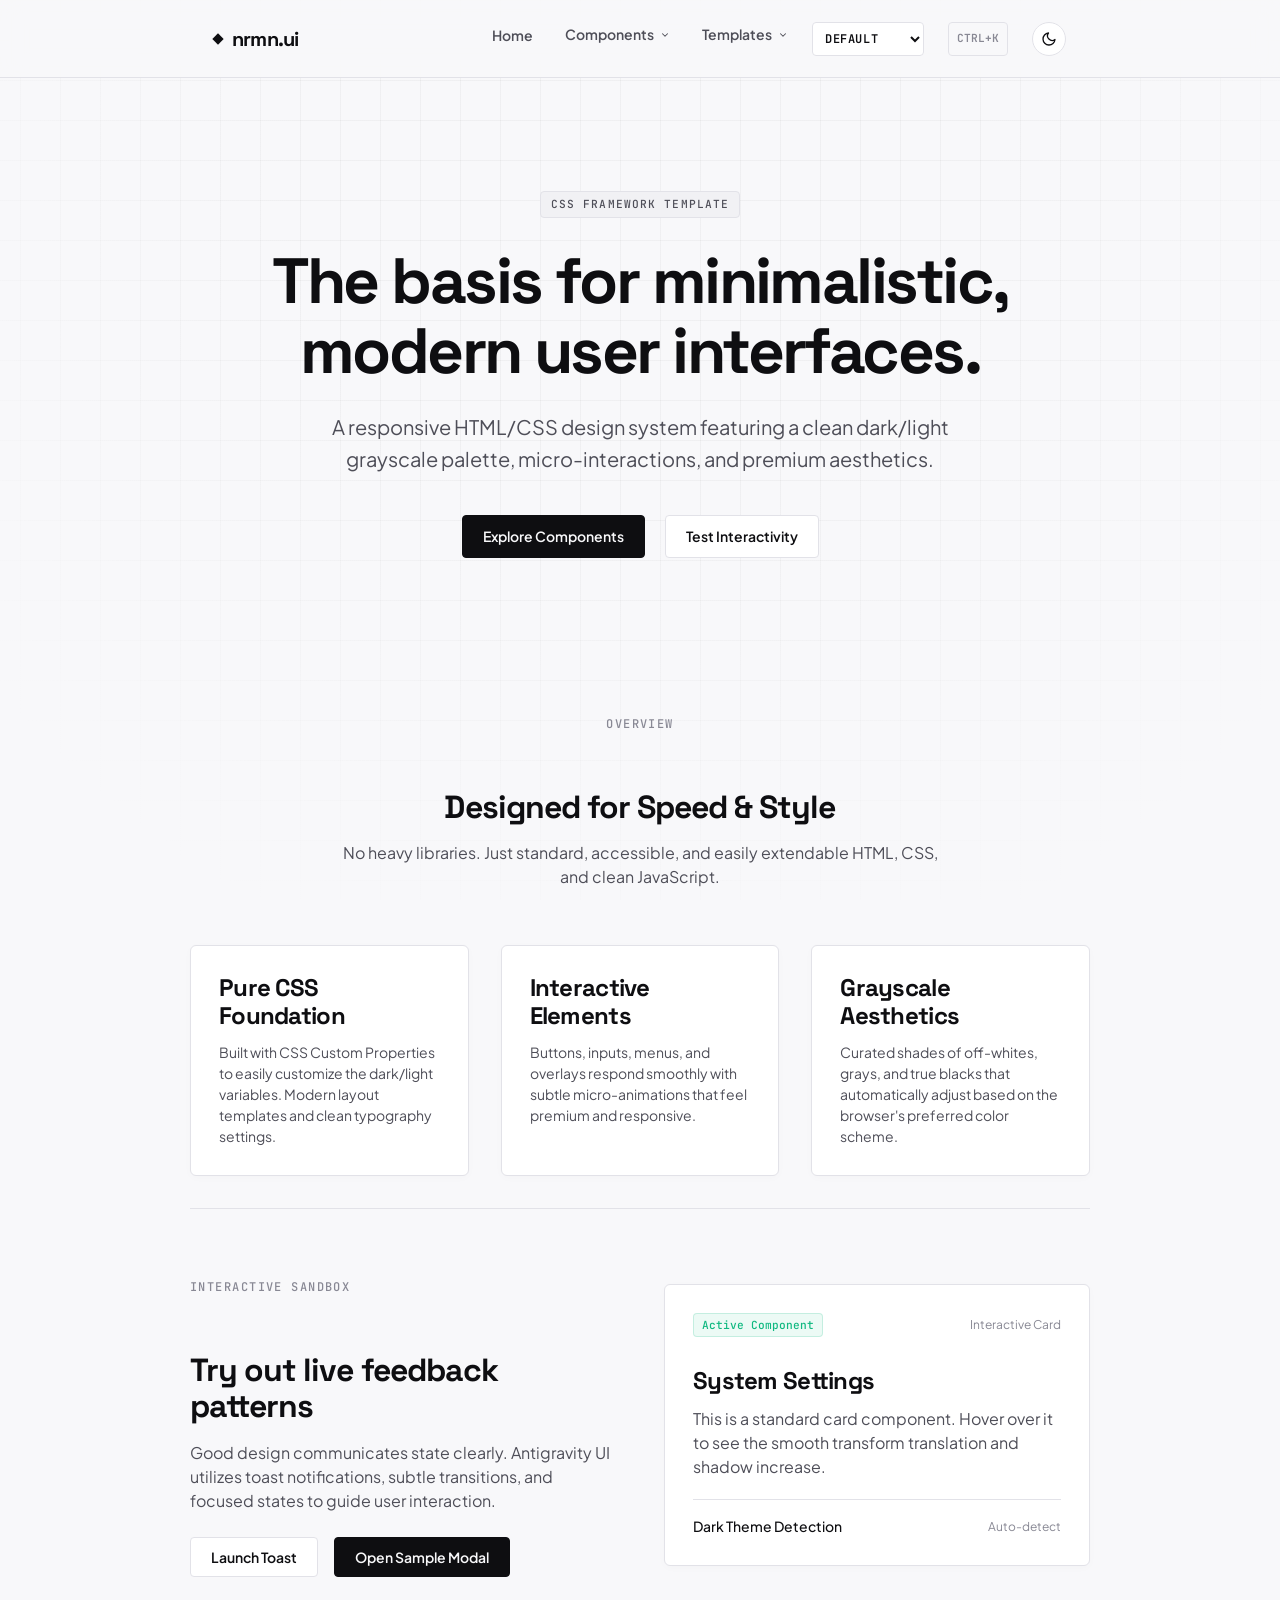
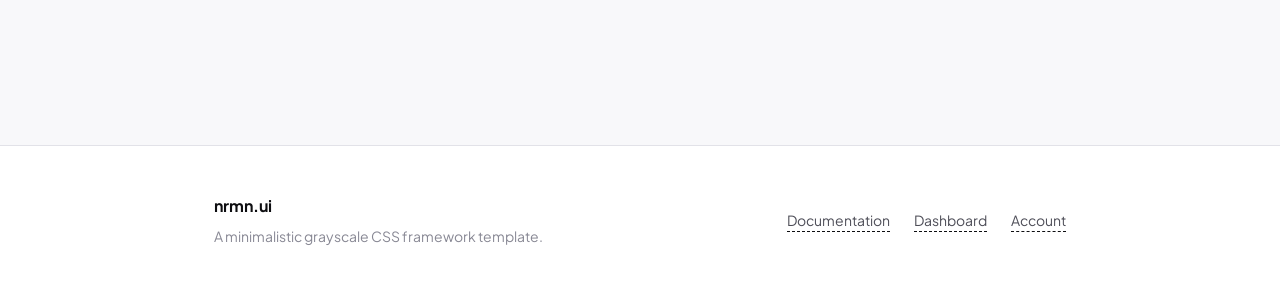
==== index.html @ 915febaa "Initial commit of nrmn.ui design system showcase" ====
<!DOCTYPE html>
<html lang="en">
<head>
  <meta charset="UTF-8">
  <meta name="viewport" content="width=device-width, initial-scale=1.0">
  <title>nrmn.ui - Minimal Design System</title>
  <meta name="description" content="A minimalistic, modern, and interactive grayscale design system and CSS framework template.">
  <link rel="stylesheet" href="style.css">
  <script>
    (function() {
      const savedTheme = localStorage.getItem('theme');
      const systemPrefersDark = window.matchMedia('(prefers-color-scheme: dark)').matches;
      if (savedTheme === 'dark' || (!savedTheme && systemPrefersDark)) {
        document.documentElement.setAttribute('data-theme', 'dark');
      } else {
        document.documentElement.setAttribute('data-theme', 'light');
      }
      
      const savedFont = localStorage.getItem('font');
      if (savedFont && savedFont !== 'default') {
        document.documentElement.setAttribute('data-font', savedFont);
      }
    })();
  </script>
</head>
<body>

  <!-- Sticky Navbar -->
  <header class="navbar">
    <div class="container navbar-container">
      <a href="index.html" class="navbar-brand">
        <span class="navbar-brand-dot"></span>
        <span>nrmn.ui</span>
      </a>
      
      <div class="flex align-center" style="gap: 1.5rem;">
        <nav>
          <ul class="navbar-menu">
            <li><a href="index.html" class="active">Home</a></li>
            <li class="nav-dropdown">
              <a href="#" class="dropdown-trigger">
                <span>Components</span>
                <svg class="chevron" width="10" height="10" viewBox="0 0 24 24" fill="none" stroke="currentColor" stroke-width="2.5" stroke-linecap="round" stroke-linejoin="round">
                  <polyline points="6 9 12 15 18 9"></polyline>
                </svg>
              </a>
              <ul class="dropdown-menu">
                <li><a href="docs.html#typography">Typography</a></li>
                <li><a href="docs.html#buttons">Buttons</a></li>
                <li><a href="docs.html#icons">SVG Icons</a></li>
                <li><a href="docs.html#badges">Badges</a></li>
                <li><a href="docs.html#inputs">Inputs & Selects</a></li>
                <li><a href="docs.html#cards">Cards</a></li>
                <li><a href="docs.html#tabs">Tabs</a></li>
                <li><a href="docs.html#alerts">Alerts & Dialogs</a></li>
                <li><a href="docs.html#tables">Tables</a></li>
                <li><a href="docs.html#skeletons">Skeleton Loaders</a></li>
                <li><a href="docs.html#widgets">Interactive Widgets</a></li>
                <li><a href="docs.html#preloaders">Preloaders & Loaders</a></li>
              </ul>
            </li>
            <li class="nav-dropdown">
              <a href="#" class="dropdown-trigger">
                <span>Templates</span>
                <svg class="chevron" width="10" height="10" viewBox="0 0 24 24" fill="none" stroke="currentColor" stroke-width="2.5" stroke-linecap="round" stroke-linejoin="round">
                  <polyline points="6 9 12 15 18 9"></polyline>
                </svg>
              </a>
              <ul class="dropdown-menu">
                <li><a href="dashboard.html">Admin Dashboard</a></li>
                <li><a href="auth.html">Sign In / Register</a></li>
                <li><a href="blog.html">Split Blog Post</a></li>
                <li><a href="settings.html">Settings Console</a></li>
              </ul>
            </li>
          </ul>
        </nav>

        <select id="font-switcher" class="select" aria-label="Switch Font" style="width: auto; padding: 0.25rem 1.75rem 0.25rem 0.5rem; font-size: 0.75rem; font-family: var(--font-mono); font-weight: 600; text-transform: uppercase; letter-spacing: 0.05em; border-radius: var(--radius-sm); border: 1px solid var(--border-color); cursor: pointer; height: 34px; line-height: 1.2; background-color: var(--bg-secondary); color: var(--text-primary); transition: border-color var(--transition-fast);">
          <option value="default">Default</option>
          <option value="inter">Inter</option>
          <option value="roboto">Roboto</option>
          <option value="ubuntu">Ubuntu</option>
        </select>

        <span class="command-palette-trigger" style="font-family: var(--font-mono); font-size: 0.7rem; border: 1px solid var(--border-color); padding: 0.25rem 0.5rem; border-radius: var(--radius-sm); color: var(--text-tertiary); cursor: pointer; user-select: none; display: flex; align-items: center; justify-content: center; height: 34px; line-height: 1.2; text-transform: uppercase; font-weight: 600;" title="Search Commands (Ctrl+K)" onclick="document.getElementById('command-palette').classList.add('open'); document.getElementById('command-search-input').focus();">⌘K</span>

        <button id="theme-toggle" class="btn" aria-label="Toggle Theme" style="padding: 0.375rem; line-height: 1; border-radius: 50%; width: 34px; height: 34px; display: inline-flex; align-items: center; justify-content: center; min-width: auto; box-shadow: none;">
          <svg id="theme-toggle-icon" width="16" height="16" viewBox="0 0 24 24" fill="none" stroke="currentColor" stroke-width="2" stroke-linecap="round" stroke-linejoin="round"></svg>
        </button>
        
        <button class="mobile-menu-btn" aria-label="Toggle Menu" aria-expanded="false">
          <svg width="24" height="24" viewBox="0 0 24 24" fill="none" stroke="currentColor" stroke-width="2" stroke-linecap="round" stroke-linejoin="round">
            <line x1="4" y1="12" x2="20" y2="12"></line>
            <line x1="4" y1="6" x2="20" y2="6"></line>
            <line x1="4" y1="18" x2="20" y2="18"></line>
          </svg>
        </button>
      </div>
    </div>
  </header>

  <!-- Hero Section -->
  <section class="hero container">
    <span class="hero-tag">CSS Framework Template</span>
    <h1>The basis for minimalistic, modern user interfaces.</h1>
    <p class="hero-subtitle">A responsive HTML/CSS design system featuring a clean dark/light grayscale palette, micro-interactions, and premium aesthetics.</p>
    <div class="hero-actions">
      <a href="docs.html" class="btn btn-primary">Explore Components</a>
      <button onclick="showToast('Welcome to Antigravity UI! Enjoy the system.')" class="btn">Test Interactivity</button>
    </div>
  </section>

  <!-- Key Features Grid -->
  <main class="container section">
    <div class="text-center mb-6">
      <span class="sub-mono">Overview</span>
      <h2>Designed for Speed & Style</h2>
      <p style="max-width: 600px; margin: 0 auto;">No heavy libraries. Just standard, accessible, and easily extendable HTML, CSS, and clean JavaScript.</p>
    </div>

    <div class="features-grid">
      <!-- Feature 1 -->
      <div class="card">
        <h3>Pure CSS Foundation</h3>
        <p>Built with CSS Custom Properties to easily customize the dark/light variables. Modern layout templates and clean typography settings.</p>
      </div>
      <!-- Feature 2 -->
      <div class="card">
        <h3>Interactive Elements</h3>
        <p>Buttons, inputs, menus, and overlays respond smoothly with subtle micro-animations that feel premium and responsive.</p>
      </div>
      <!-- Feature 3 -->
      <div class="card">
        <h3>Grayscale Aesthetics</h3>
        <p>Curated shades of off-whites, grays, and true blacks that automatically adjust based on the browser's preferred color scheme.</p>
      </div>
    </div>

    <hr>

    <!-- Interactive Snippet Showcase -->
    <div class="grid" style="grid-template-columns: repeat(auto-fit, minmax(300px, 1fr)); gap: 3rem; margin-top: 4rem; align-items: center;">
      <div>
        <span class="sub-mono">Interactive Sandbox</span>
        <h2>Try out live feedback patterns</h2>
        <p>Good design communicates state clearly. Antigravity UI utilizes toast notifications, subtle transitions, and focused states to guide user interaction.</p>
        <div class="flex" style="gap: 1rem; margin-top: 1.5rem;">
          <button onclick="showToast('Success! Data saved.')" class="btn">Launch Toast</button>
          <button data-modal-target="showcase-modal" class="btn btn-primary">Open Sample Modal</button>
        </div>
      </div>
      <div>
        <div class="card">
          <div class="flex justify-between align-center mb-4">
            <span class="badge badge-success">Active Component</span>
            <span style="font-size: 0.75rem; color: var(--text-tertiary);">Interactive Card</span>
          </div>
          <h3>System Settings</h3>
          <p>This is a standard card component. Hover over it to see the smooth transform translation and shadow increase.</p>
          <hr style="margin: 1rem 0;">
          <div class="flex justify-between align-center">
            <span style="font-size: 0.875rem; font-weight: 500;">Dark Theme Detection</span>
            <span style="font-size: 0.75rem; color: var(--text-tertiary);">Auto-detect</span>
          </div>
        </div>
      </div>
    </div>
  </main>

  <!-- Sample Modal for Showcase -->
  <div class="modal-overlay" id="showcase-modal">
    <div class="modal-content">
      <button class="modal-close" data-modal-close>&times;</button>
      <span class="sub-mono">Core Dialog</span>
      <h3>Sample Interactive Modal</h3>
      <p>This modal includes a smooth scale transition and locks background scrolling while open. Press ESC or click the background to close.</p>
      <div class="flex" style="gap: 1rem; justify-content: flex-end; margin-top: 2rem;">
        <button class="btn" data-modal-close>Cancel</button>
        <button class="btn btn-primary" onclick="showToast('Action Confirmed!'); closeModal(document.getElementById('showcase-modal'))">Confirm Action</button>
      </div>
    </div>
  </div>

  <!-- Footer -->
  <footer style="border-top: 1px solid var(--border-color); padding: 3rem 0; margin-top: 6rem; background-color: var(--bg-secondary);">
    <div class="container flex justify-between align-center" style="flex-wrap: wrap; gap: 1.5rem;">
      <div>
        <span style="font-weight: 700; color: var(--text-primary);">nrmn.ui</span>
        <p style="margin: 0.5rem 0 0 0; font-size: 0.875rem; color: var(--text-tertiary);">A minimalistic grayscale CSS framework template.</p>
      </div>
      <div class="flex" style="gap: 1.5rem;">
        <a href="docs.html" style="font-size: 0.875rem; text-decoration: none; color: var(--text-secondary);">Documentation</a>
        <a href="dashboard.html" style="font-size: 0.875rem; text-decoration: none; color: var(--text-secondary);">Dashboard</a>
        <a href="auth.html" style="font-size: 0.875rem; text-decoration: none; color: var(--text-secondary);">Account</a>
      </div>
    </div>
  </footer>

  <!-- Command Palette Modal -->
  <div class="command-palette-overlay" id="command-palette">
    <div class="command-palette-content">
      <div class="command-palette-search-wrapper">
        <div class="command-palette-search-icon">
          <svg width="18" height="18" viewBox="0 0 24 24" fill="none" stroke="currentColor" stroke-width="2.5" stroke-linecap="round" stroke-linejoin="round">
            <circle cx="11" cy="11" r="8"></circle>
            <line x1="21" y1="21" x2="16.65" y2="16.65"></line>
          </svg>
        </div>
        <input type="text" id="command-search-input" class="command-palette-input" placeholder="Search pages, components or controls..." autocomplete="off">
      </div>
      
      <ul class="command-palette-list" id="command-palette-list"></ul>
      
      <div class="command-palette-footer">
        <div class="command-palette-footer-keys">
          <span>Navigate: <span class="command-palette-key">↑</span> <span class="command-palette-key">↓</span></span>
          <span style="margin-left: 1rem;">Select: <span class="command-palette-key">Enter</span></span>
        </div>
        <div>
          <span>Close: <span class="command-palette-key">Esc</span></span>
        </div>
      </div>
    </div>
  </div>

  <script src="main.js"></script>
</body>
</html>
---- style.css ----
/*
 * Showcase Stylesheet
 * Project-specific layouts, components, and interactive styles
 * Extending base.css
 */

@import url('base.css');

/* Navigation Bar */
.navbar {
  position: sticky;
  top: 0;
  z-index: 100;
  background-color: var(--bg-navbar);
  backdrop-filter: blur(12px);
  -webkit-backdrop-filter: blur(12px);
  border-bottom: 1px solid var(--border-color);
  padding: 1.25rem 0;
  transition: background-color var(--transition-normal), border-color var(--transition-normal);
}

.navbar-container {
  display: flex;
  justify-content: space-between;
  align-items: center;
}

.navbar-brand {
  font-family: var(--font-heading);
  font-size: 1.25rem;
  font-weight: 700;
  letter-spacing: -0.04em;
  color: var(--text-primary);
  text-decoration: none;
  display: flex;
  align-items: center;
  gap: 0.625rem;
  border-bottom: none;
}

.navbar-brand:hover {
  border-bottom: none;
}

.navbar-brand-dot {
  width: 8px;
  height: 8px;
  border-radius: 0;
  background-color: var(--text-primary);
  transform: rotate(45deg);
  animation: pulse-brand 4s infinite ease-in-out;
}

@keyframes pulse-brand {
  0%, 100% { transform: rotate(45deg) scale(1); }
  50% { transform: rotate(45deg) scale(1.08); }
}

.navbar-menu {
  display: flex;
  align-items: center;
  gap: 2rem;
  list-style: none;
  padding: 0;
  margin: 0;
}

.navbar-menu a {
  font-size: 0.875rem;
  font-weight: 600;
  color: var(--text-secondary);
  text-decoration: none;
  position: relative;
  padding: 0.25rem 0;
  transition: color var(--transition-fast);
  border-bottom: none;
}

.navbar-menu a:hover {
  color: var(--text-primary);
  border-bottom: none;
}

.navbar-menu a::after {
  content: '';
  position: absolute;
  bottom: -2px;
  left: 0;
  width: 100%;
  height: 2px;
  background-color: var(--text-primary);
  transform: scaleX(0);
  transform-origin: right;
  transition: transform var(--transition-fast);
}

.navbar-menu a:hover::after {
  transform: scaleX(1);
  transform-origin: left;
}

/* Navigation Dropdowns */
.nav-dropdown {
  position: relative;
}

.dropdown-trigger {
  display: inline-flex;
  align-items: center;
  gap: 0.375rem;
}

.dropdown-trigger .chevron {
  transition: transform var(--transition-fast);
}

.nav-dropdown:hover .dropdown-trigger .chevron {
  transform: rotate(180deg);
}

.dropdown-menu {
  position: absolute;
  top: 100%;
  left: 50%;
  transform: translateX(-50%) translateY(8px);
  min-width: 190px;
  background-color: var(--bg-secondary);
  border: 1px solid var(--border-color);
  border-radius: var(--radius-sm);
  padding: 0.375rem 0;
  margin: 0;
  list-style: none;
  opacity: 0;
  visibility: hidden;
  transition: opacity var(--transition-fast), transform var(--transition-fast), visibility var(--transition-fast);
  box-shadow: var(--shadow-hover);
  z-index: 110;
}

/* Arrow indicator on dropdown menu */
.dropdown-menu::before {
  content: '';
  position: absolute;
  top: -5px;
  left: 50%;
  transform: translateX(-50%) rotate(45deg);
  width: 8px;
  height: 8px;
  background-color: var(--bg-secondary);
  border-left: 1px solid var(--border-color);
  border-top: 1px solid var(--border-color);
}

.nav-dropdown:hover .dropdown-menu {
  opacity: 1;
  visibility: visible;
  transform: translateX(-50%) translateY(4px);
}

.dropdown-menu li {
  width: 100%;
}

.dropdown-menu li a {
  display: block;
  padding: 0.5rem 1rem;
  font-size: 0.8125rem;
  font-weight: 500;
  color: var(--text-secondary);
  text-align: left;
  border-bottom: none !important;
  transition: color var(--transition-fast), background-color var(--transition-fast);
}

.dropdown-menu li a:hover {
  color: var(--text-primary) !important;
  background-color: var(--bg-tertiary);
}

@media (max-width: 768px) {
  .dropdown-menu {
    position: static;
    transform: none !important;
    opacity: 1;
    visibility: visible;
    box-shadow: none;
    border: none;
    padding-left: 1rem;
    display: none;
  }
  
  .dropdown-menu::before {
    display: none;
  }
  
  .nav-dropdown.active .dropdown-menu {
    display: block;
  }
}

.mobile-menu-btn {
  display: none;
  background: none;
  border: none;
  color: var(--text-primary);
  cursor: pointer;
  padding: 0.25rem;
  outline: none;
}

@media (max-width: 768px) {
  .navbar-menu {
    display: none;
    position: absolute;
    top: 100%;
    left: 0;
    width: 100%;
    background-color: var(--bg-primary);
    border-bottom: 1px solid var(--border-color);
    padding: 1.5rem;
    flex-direction: column;
    align-items: flex-start;
    gap: 1.25rem;
    box-shadow: 0 8px 16px rgba(0, 0, 0, 0.05);
  }

  .navbar-menu.open {
    display: flex;
  }

  .mobile-menu-btn {
    display: block;
  }
}

/* Hero Section */
.hero {
  padding: 7rem 0 5rem 0;
  text-align: center;
}

.hero-tag {
  display: inline-flex;
  align-items: center;
  font-family: var(--font-mono);
  font-size: 0.7rem;
  font-weight: 500;
  letter-spacing: 0.1em;
  text-transform: uppercase;
  background-color: var(--bg-tertiary);
  color: var(--text-secondary);
  padding: 0.25rem 0.625rem;
  border-radius: var(--radius-sm);
  margin-bottom: 1.75rem;
  border: 1px solid var(--border-color);
}

.hero h1 {
  font-size: 4rem;
  font-weight: 700;
  max-width: 850px;
  margin: 0 auto 1.5rem auto;
  line-height: 1.1;
  letter-spacing: -0.04em;
}

@media (max-width: 768px) {
  .hero h1 {
    font-size: 2.75rem;
  }
}

.hero-subtitle {
  font-size: 1.25rem;
  color: var(--text-secondary);
  max-width: 620px;
  margin: 0 auto 2.5rem auto;
  line-height: 1.6;
}

.hero-actions {
  display: flex;
  justify-content: center;
  gap: 1.25rem;
}

/* Features Grid */
.features-grid {
  display: grid;
  grid-template-columns: repeat(auto-fit, minmax(260px, 1fr));
  gap: 2rem;
  margin-top: 3.5rem;
}

.features-grid .card h3 {
  margin-top: 0;
  margin-bottom: 0.75rem;
}

.features-grid .card p {
  margin-bottom: 0;
  font-size: 0.875rem;
  line-height: 1.5;
}

/* Layouts: Sidebar Layout (Docs / Dashboard) */
.sidebar-layout {
  display: flex;
  min-height: calc(100vh - 75px);
}

.sidebar {
  width: 260px;
  border-right: 1px solid var(--border-color);
  padding: 2.5rem 1.75rem;
  flex-shrink: 0;
  position: sticky;
  top: 75px;
  height: calc(100vh - 75px);
  overflow-y: auto;
  transition: transform var(--transition-normal);
}

.main-content {
  flex-grow: 1;
  padding: 2.5rem 3.5rem;
  max-width: 1050px;
  overflow-x: hidden;
}

@media (max-width: 768px) {
  .sidebar-layout {
    flex-direction: column;
  }

  .sidebar {
    width: 100%;
    height: auto;
    position: static;
    border-right: none;
    border-bottom: 1px solid var(--border-color);
    padding: 1.5rem;
  }

  .main-content {
    padding: 2rem 1.5rem;
  }
}

.sidebar-nav {
  list-style: none;
  padding: 0;
  margin: 0;
}

.sidebar-nav-title {
  font-family: var(--font-mono);
  font-size: 0.7rem;
  font-weight: 500;
  text-transform: uppercase;
  color: var(--text-tertiary);
  letter-spacing: 0.12em;
  margin-bottom: 0.75rem;
  margin-top: 1.75rem;
}

.sidebar-nav-title:first-child {
  margin-top: 0;
}

.sidebar-nav-item a {
  display: block;
  font-size: 0.875rem;
  font-weight: 500;
  color: var(--text-secondary);
  text-decoration: none;
  padding: 0.5rem 0.75rem;
  border-radius: var(--radius-sm);
  margin-bottom: 0.25rem;
  transition: color var(--transition-fast), background-color var(--transition-fast), transform var(--transition-fast);
  position: relative;
  border-bottom: none;
}

.sidebar-nav-item a::before {
  content: '';
  position: absolute;
  left: 0;
  top: 20%;
  height: 60%;
  width: 3px;
  background-color: var(--text-primary);
  border-radius: var(--radius-sm);
  transform: scaleY(0);
  transition: transform var(--transition-fast), background-color var(--transition-fast);
}

.sidebar-nav-item a:hover {
  color: var(--text-primary);
  background-color: var(--bg-tertiary);
  transform: translateX(2px);
}

.sidebar-nav-item a:hover::before {
  transform: scaleY(0.6);
  background-color: var(--text-tertiary);
}

.sidebar-nav-item a.active {
  color: var(--text-primary);
  background-color: var(--bg-tertiary);
  font-weight: 600;
}

.sidebar-nav-item a.active::before {
  transform: scaleY(1);
  background-color: var(--text-primary);
}

/* Tabs */
.tab-container {
  margin: 2rem 0;
}

.tab-buttons {
  display: flex;
  border-bottom: 1px solid var(--border-color);
  gap: 1.75rem;
  margin-bottom: 1.75rem;
}

.tab-btn {
  background: none;
  border: none;
  font-family: inherit;
  font-size: 0.875rem;
  font-weight: 600;
  color: var(--text-secondary);
  padding: 0.625rem 0;
  cursor: pointer;
  position: relative;
  transition: color var(--transition-fast);
}

.tab-btn:hover {
  color: var(--text-primary);
}

.tab-btn.active {
  color: var(--text-primary);
}

.tab-btn.active::after {
  content: '';
  position: absolute;
  bottom: -1px;
  left: 0;
  width: 100%;
  height: 2px;
  background-color: var(--text-primary);
}

.tab-panel {
  display: none;
}

.tab-panel.active {
  display: block;
}

/* Badges */
.badge {
  display: inline-flex;
  align-items: center;
  font-family: var(--font-mono);
  font-size: 0.7rem;
  font-weight: 500;
  padding: 0.1875rem 0.5rem;
  border-radius: var(--radius-sm);
  border: 1px solid var(--border-color);
  background-color: var(--bg-tertiary);
  color: var(--text-secondary);
}

.badge-success {
  background-color: rgba(16, 185, 129, 0.08);
  border-color: rgba(16, 185, 129, 0.18);
  color: var(--alert-success);
}

.badge-warning {
  background-color: rgba(245, 158, 11, 0.08);
  border-color: rgba(245, 158, 11, 0.18);
  color: var(--alert-warning);
}

.badge-error {
  background-color: rgba(239, 68, 68, 0.08);
  border-color: rgba(239, 68, 68, 0.18);
  color: var(--alert-error);
}

/* Alerts */
.alert-box {
  display: flex;
  gap: 0.875rem;
  padding: 1.25rem;
  border-radius: var(--radius-sm);
  border: 1px solid var(--border-color);
  border-left: 4px solid var(--text-primary);
  background-color: var(--bg-secondary);
  color: var(--text-secondary);
  margin-bottom: 1.25rem;
}

.alert-box h4 {
  margin: 0 0 0.25rem 0;
  font-size: 0.875rem;
  font-family: var(--font-heading);
}

.alert-box p {
  margin: 0;
  font-size: 0.875rem;
  color: inherit;
}

.alert-box-info {
  border-left-color: var(--text-primary);
  color: var(--text-primary);
}

.alert-box-success {
  border-left-color: var(--alert-success);
  background-color: rgba(16, 185, 129, 0.02);
  color: var(--alert-success);
}

.alert-box-warning {
  border-left-color: var(--alert-warning);
  background-color: rgba(245, 158, 11, 0.02);
  color: var(--alert-warning);
}

.alert-box-error {
  border-left-color: var(--alert-error);
  background-color: rgba(239, 68, 68, 0.02);
  color: var(--alert-error);
}

/* Modal Styling */
.modal-overlay {
  position: fixed;
  top: 0;
  left: 0;
  width: 100%;
  height: 100%;
  background-color: rgba(9, 9, 11, 0.35);
  backdrop-filter: blur(6px);
  display: none;
  justify-content: center;
  align-items: center;
  z-index: 1000;
  padding: 1.5rem;
}

@media (prefers-color-scheme: dark) {
  .modal-overlay {
    background-color: rgba(0, 0, 0, 0.5);
  }
}

.modal-overlay.open {
  display: flex;
}

.modal-content {
  background-color: var(--bg-secondary);
  border: 1px solid var(--border-color);
  border-radius: var(--radius-sm);
  max-width: 500px;
  width: 100%;
  padding: 2.25rem;
  box-shadow: var(--shadow-hover);
  position: relative;
  animation: modal-in 0.2s cubic-bezier(0.16, 1, 0.3, 1);
}

@keyframes modal-in {
  from {
    transform: scale(0.98) translateY(-10px);
    opacity: 0;
  }
  to {
    transform: scale(1) translateY(0);
    opacity: 1;
  }
}

.modal-close {
  position: absolute;
  top: 1.25rem;
  right: 1.25rem;
  background: none;
  border: none;
  font-size: 1.5rem;
  cursor: pointer;
  color: var(--text-tertiary);
  transition: color var(--transition-fast);
  outline: none;
}

.modal-close:hover {
  color: var(--text-primary);
}

/* Toast Container & Notification */
.toast-container {
  position: fixed;
  top: 1.5rem;
  left: 50%;
  transform: translateX(-50%);
  display: flex;
  flex-direction: column;
  gap: 0.75rem;
  z-index: 1010;
  width: 100%;
  max-width: 380px;
  pointer-events: none;
}

.toast {
  background-color: var(--bg-secondary);
  color: var(--text-primary);
  border: 1px solid var(--border-color);
  padding: 0.875rem 1.25rem;
  border-radius: var(--radius-sm);
  font-family: var(--font-sans);
  font-size: 0.875rem;
  font-weight: 500;
  box-shadow: var(--shadow-hover-btn);
  display: flex;
  justify-content: space-between;
  align-items: center;
  gap: 1rem;
  pointer-events: auto;
  animation: toast-in 0.35s cubic-bezier(0.16, 1, 0.3, 1) forwards;
}

@keyframes toast-in {
  from {
    transform: translateY(-30px) scale(0.95);
    opacity: 0;
  }
  to {
    transform: translateY(0) scale(1);
    opacity: 1;
  }
}

/* Auth Pages Style */
.auth-wrapper {
  min-height: calc(100vh - 75px);
  display: flex;
  align-items: center;
  justify-content: center;
  padding: 4rem 1.5rem;
}

.auth-card {
  max-width: 420px;
  width: 100%;
}

.form-group {
  margin-bottom: 1.5rem;
}

.form-label {
  display: block;
  font-family: var(--font-mono);
  font-size: 0.75rem;
  font-weight: 600;
  text-transform: uppercase;
  letter-spacing: 0.05em;
  margin-bottom: 0.5rem;
  color: var(--text-primary);
}

.form-help {
  font-size: 0.75rem;
  color: var(--text-tertiary);
  margin-top: 0.375rem;
}

/* Dashboard Layout */
.dashboard-grid {
  display: grid;
  grid-template-columns: repeat(12, 1fr);
  gap: 2rem;
}

.col-12 { grid-column: span 12; }
.col-8 { grid-column: span 8; }
.col-6 { grid-column: span 6; }
.col-4 { grid-column: span 4; }

@media (max-width: 992px) {
  .col-8, .col-6, .col-4 {
    grid-column: span 12;
  }
}

.metric-card {
  text-align: left;
}

.metric-value {
  font-family: var(--font-heading);
  font-size: 2.25rem;
  font-weight: 700;
  line-height: 1;
  margin: 0.625rem 0;
  letter-spacing: -0.03em;
}

.metric-change {
  font-family: var(--font-mono);
  font-size: 0.7rem;
  font-weight: 500;
  text-transform: uppercase;
  letter-spacing: 0.05em;
}

.metric-change.positive { color: var(--alert-success); }
.metric-change.negative { color: var(--alert-error); }

/* Utilities */
.text-center { text-align: center; }
.mt-4 { margin-top: 1rem; }
.mb-4 { margin-bottom: 1rem; }
.mb-6 { margin-bottom: 1.5rem; }
.gap-2 { gap: 0.5rem; }
.align-center { align-items: center; }
.justify-between { justify-content: space-between; }
.w-full { width: 100%; }

/* Command Palette Dialogue */
.command-palette-overlay {
  position: fixed;
  top: 0;
  left: 0;
  width: 100%;
  height: 100%;
  background-color: rgba(9, 9, 11, 0.45);
  backdrop-filter: blur(8px);
  display: none;
  justify-content: center;
  align-items: flex-start;
  z-index: 1050;
  padding: 1.5rem;
  padding-top: 10vh;
}

@media (prefers-color-scheme: dark) {
  .command-palette-overlay {
    background-color: rgba(0, 0, 0, 0.65);
  }
}

.command-palette-overlay.open {
  display: flex;
}

.command-palette-content {
  background-color: var(--bg-secondary);
  border: 1px solid var(--border-color);
  border-radius: var(--radius-md);
  max-width: 600px;
  width: 100%;
  box-shadow: var(--shadow-hover);
  overflow: hidden;
  animation: cmd-palette-in 0.18s cubic-bezier(0.16, 1, 0.3, 1);
  display: flex;
  flex-direction: column;
}

@keyframes cmd-palette-in {
  from {
    transform: scale(0.97) translateY(-8px);
    opacity: 0;
  }
  to {
    transform: scale(1) translateY(0);
    opacity: 1;
  }
}

.command-palette-search-wrapper {
  padding: 1.15rem 1.5rem;
  border-bottom: 1px solid var(--border-color);
  display: flex;
  align-items: center;
  gap: 0.75rem;
}

.command-palette-search-icon {
  color: var(--text-tertiary);
  flex-shrink: 0;
  display: flex;
  align-items: center;
  justify-content: center;
}

.command-palette-input {
  width: 100%;
  border: none !important;
  background: transparent !important;
  color: var(--text-primary);
  font-family: inherit;
  font-size: 1.05rem;
  font-weight: 500;
  outline: none;
  padding: 0;
}

.command-palette-input::placeholder {
  color: var(--text-tertiary);
}

.command-palette-list {
  list-style: none;
  padding: 0.5rem 0;
  margin: 0;
  max-height: 330px;
  overflow-y: auto;
}

.command-palette-item {
  display: flex;
  align-items: center;
  justify-content: space-between;
  padding: 0.75rem 1.5rem;
  cursor: pointer;
  transition: background-color var(--transition-fast);
}

.command-palette-item-left {
  display: flex;
  align-items: center;
  gap: 0.85rem;
}

.command-palette-item-icon {
  color: var(--text-tertiary);
  flex-shrink: 0;
  display: flex;
  align-items: center;
  justify-content: center;
}

.command-palette-item-text {
  font-size: 0.875rem;
  font-weight: 500;
  color: var(--text-secondary);
}

.command-palette-item-shortcut {
  font-family: var(--font-mono);
  font-size: 0.65rem;
  background-color: var(--bg-tertiary);
  border: 1px solid var(--border-color);
  color: var(--text-tertiary);
  padding: 0.15rem 0.4rem;
  border-radius: var(--radius-sm);
  text-transform: uppercase;
}

/* Hover / Focus state */
.command-palette-item.active {
  background-color: var(--bg-tertiary);
}

.command-palette-item.active .command-palette-item-text {
  color: var(--text-primary);
}

.command-palette-item.active .command-palette-item-icon {
  color: var(--text-primary);
}

.command-palette-footer {
  padding: 0.75rem 1.5rem;
  border-top: 1px solid var(--border-color);
  background-color: var(--bg-primary);
  display: flex;
  align-items: center;
  justify-content: space-between;
  font-family: var(--font-mono);
  font-size: 0.65rem;
  color: var(--text-tertiary);
}

.command-palette-footer-keys {
  display: flex;
  gap: 0.5rem;
  align-items: center;
}

.command-palette-key {
  background-color: var(--bg-secondary);
  border: 1px solid var(--border-color);
  padding: 0.05rem 0.35rem;
  border-radius: var(--radius-sm);
  text-transform: uppercase;
}

/* Accordion Component */
.accordion-group {
  display: flex;
  flex-direction: column;
  gap: 0.5rem;
  width: 100%;
}

.accordion {
  border: 1px solid var(--border-color);
  border-radius: var(--radius-sm);
  background-color: var(--bg-secondary);
  overflow: hidden;
  transition: border-color var(--transition-fast);
}

.accordion:hover {
  border-color: var(--text-primary);
}

.accordion-header {
  width: 100%;
  display: flex;
  justify-content: space-between;
  align-items: center;
  padding: 1rem 1.25rem;
  background: none;
  border: none;
  font-family: inherit;
  font-size: 0.875rem;
  font-weight: 600;
  color: var(--text-primary);
  cursor: pointer;
  text-align: left;
  outline: none;
}

.accordion-header .chevron {
  transition: transform var(--transition-fast);
  color: var(--text-tertiary);
  flex-shrink: 0;
}

.accordion.open .accordion-header .chevron {
  transform: rotate(180deg);
  color: var(--text-primary);
}

.accordion-content {
  max-height: 0;
  overflow: hidden;
  transition: max-height var(--transition-normal) cubic-bezier(0.16, 1, 0.3, 1);
}

.accordion-inner {
  padding: 0 1.25rem 1.25rem 1.25rem;
  font-size: 0.875rem;
  color: var(--text-secondary);
  line-height: 1.6;
}

/* Slide-Out Drawer Panel */
.drawer-overlay {
  position: fixed;
  top: 0;
  left: 0;
  width: 100%;
  height: 100%;
  background-color: rgba(9, 9, 11, 0.35);
  backdrop-filter: blur(4px);
  display: none;
  justify-content: flex-end;
  z-index: 1000;
}

@media (prefers-color-scheme: dark) {
  .drawer-overlay {
    background-color: rgba(0, 0, 0, 0.5);
  }
}

.drawer-overlay.open {
  display: flex;
}

.drawer {
  background-color: var(--bg-secondary);
  border-left: 1px solid var(--border-color);
  width: 100%;
  max-width: 400px;
  height: 100%;
  display: flex;
  flex-direction: column;
  transform: translateX(100%);
  transition: transform var(--transition-normal) cubic-bezier(0.16, 1, 0.3, 1);
}

.drawer-overlay.open .drawer {
  transform: translateX(0);
}

.drawer-header {
  padding: 1.5rem;
  border-bottom: 1px solid var(--border-color);
  display: flex;
  justify-content: space-between;
  align-items: center;
}

.drawer-header h3 {
  margin: 0;
}

.drawer-close {
  background: none;
  border: none;
  font-size: 1.5rem;
  color: var(--text-tertiary);
  cursor: pointer;
  outline: none;
  transition: color var(--transition-fast);
}

.drawer-close:hover {
  color: var(--text-primary);
}

.drawer-body {
  padding: 1.5rem;
  flex-grow: 1;
  overflow-y: auto;
}

.drawer-footer {
  padding: 1.5rem;
  border-top: 1px solid var(--border-color);
  background-color: var(--bg-primary);
}

/* Viewport Top Progress Bar */
.top-progress-bar {
  position: fixed;
  top: 0;
  left: 0;
  height: 3px;
  background-color: var(--text-primary);
  z-index: 1200;
  width: 0;
  transition: width 0.4s cubic-bezier(0.1, 0.8, 0.1, 1), opacity 0.2s ease-in-out;
  opacity: 0;
  pointer-events: none;
}

.top-progress-bar.active {
  opacity: 1;
}

/* Blocking Loader Overlay */
.blocking-loader-overlay {
  position: fixed;
  top: 0;
  left: 0;
  width: 100%;
  height: 100%;
  background-color: rgba(9, 9, 11, 0.45);
  backdrop-filter: blur(6px);
  display: none;
  justify-content: center;
  align-items: center;
  z-index: 1100;
  flex-direction: column;
}

@media (prefers-color-scheme: dark) {
  .blocking-loader-overlay {
    background-color: rgba(0, 0, 0, 0.65);
  }
}

.blocking-loader-overlay.open {
  display: flex;
}

.blocking-loader-card {
  background-color: var(--bg-secondary);
  border: 1px solid var(--border-color);
  border-radius: var(--radius-md);
  padding: 2.25rem 2.75rem;
  display: flex;
  flex-direction: column;
  align-items: center;
  gap: 1.25rem;
  box-shadow: var(--shadow-hover);
  text-align: center;
  max-width: 320px;
  animation: loader-card-in 0.2s cubic-bezier(0.16, 1, 0.3, 1);
}

@keyframes loader-card-in {
  from { transform: scale(0.95); opacity: 0; }
  to { transform: scale(1); opacity: 1; }
}

.spinner {
  width: 34px;
  height: 34px;
  border: 3px solid var(--border-color);
  border-top-color: var(--text-primary);
  border-radius: 50%;
  animation: spin 0.8s infinite linear;
}

@keyframes spin {
  100% { transform: rotate(360deg); }
}

.blocking-loader-text {
  font-size: 0.875rem;
  font-weight: 600;
  color: var(--text-primary);
}

.blocking-loader-subtext {
  font-size: 0.75rem;
  color: var(--text-tertiary);
}

/* Search Input Fields & Groups */
.search-group {
  display: flex;
  width: 100%;
}

.search-group .input {
  border-top-right-radius: 0 !important;
  border-bottom-right-radius: 0 !important;
  border-right: none !important;
}

.search-group .btn {
  border-top-left-radius: 0 !important;
  border-bottom-left-radius: 0 !important;
  white-space: nowrap;
  flex-shrink: 0;
}

.search-input-wrapper {
  position: relative;
  display: flex;
  align-items: center;
  width: 100%;
}

.search-input-wrapper .input {
  padding-left: 2.5rem !important;
  padding-right: 2.5rem !important;
}

.search-icon-left {
  position: absolute;
  left: 0.85rem;
  color: var(--text-tertiary);
  pointer-events: none;
  display: flex;
  align-items: center;
  justify-content: center;
}

.search-clear-right {
  position: absolute;
  right: 0.85rem;
  background: none;
  border: none;
  color: var(--text-tertiary);
  cursor: pointer;
  padding: 0;
  display: flex;
  align-items: center;
  justify-content: center;
  transition: color var(--transition-fast);
  outline: none;
}

.search-clear-right:hover {
  color: var(--text-primary);
}

/* Autocomplete Dropdown List */
.autocomplete-dropdown {
  position: absolute;
  top: calc(100% + 4px);
  left: 0;
  width: 100%;
  background-color: var(--bg-secondary);
  border: 1px solid var(--border-color);
  border-radius: var(--radius-sm);
  box-shadow: var(--shadow-hover);
  z-index: 100;
  display: none;
  max-height: 200px;
  overflow-y: auto;
  list-style: none;
  padding: 0.25rem 0;
  margin: 0;
}

.autocomplete-dropdown.open {
  display: block;
}

.autocomplete-item {
  padding: 0.65rem 1rem;
  cursor: pointer;
  font-size: 0.85rem;
  color: var(--text-secondary);
  transition: background-color var(--transition-fast), color var(--transition-fast);
  display: flex;
  justify-content: space-between;
  align-items: center;
}

.autocomplete-item:hover,
.autocomplete-item.active {
  background-color: var(--bg-tertiary);
  color: var(--text-primary);
}

.autocomplete-item-meta {
  font-size: 0.7rem;
  font-family: var(--font-mono);
  color: var(--text-tertiary);
  text-transform: uppercase;
}

/* Password Strength Bar & Checklist */
.strength-bar-container {
  height: 4px;
  background-color: var(--bg-tertiary);
  border-radius: var(--radius-sm);
  margin-top: 0.5rem;
  overflow: hidden;
  width: 100%;
}

.strength-bar {
  height: 100%;
  width: 0;
  transition: width var(--transition-normal), background-color var(--transition-normal);
}

.strength-bar.weak { width: 33%; background-color: #ef4444; }
.strength-bar.medium { width: 66%; background-color: #f59e0b; }
.strength-bar.strong { width: 100%; background-color: #10b981; }

.strength-checklist {
  list-style: none;
  padding: 0;
  margin: 0.5rem 0 0 0;
  display: flex;
  flex-direction: column;
  gap: 0.25rem;
  font-size: 0.75rem;
  color: var(--text-tertiary);
}

.strength-checklist li {
  display: flex;
  align-items: center;
  gap: 0.35rem;
  transition: color var(--transition-fast);
}

.strength-checklist li.valid {
  color: var(--text-primary);
}

.strength-checklist li::before {
  content: "○";
  font-weight: bold;
}

.strength-checklist li.valid::before {
  content: "●";
}

/* Segmented Control Selector */
.segmented-control {
  display: inline-flex;
  background-color: var(--bg-tertiary);
  padding: 2px;
  border-radius: var(--radius-sm);
  position: relative;
  border: 1px solid var(--border-color);
}

.segmented-control input[type="radio"] {
  display: none;
}

.segmented-control label {
  padding: 0.5rem 1.25rem;
  font-size: 0.85rem;
  font-weight: 600;
  color: var(--text-secondary);
  cursor: pointer;
  z-index: 2;
  transition: color var(--transition-fast);
  user-select: none;
}

.segmented-control input[type="radio"]:checked + label {
  color: var(--text-primary);
}

.segmented-slider {
  position: absolute;
  top: 2px;
  bottom: 2px;
  left: 2px;
  background-color: var(--bg-secondary);
  border-radius: calc(var(--radius-sm) - 1px);
  transition: transform var(--transition-normal) cubic-bezier(0.16, 1, 0.3, 1), width var(--transition-normal);
  box-shadow: 0 1px 3px rgba(0, 0, 0, 0.08);
  z-index: 1;
}

/* Switch Toggle Component */
.switch-label {
  display: flex;
  align-items: center;
  justify-content: space-between;
  cursor: pointer;
  width: 100%;
  max-width: 250px;
  user-select: none;
}

.switch {
  position: relative;
  display: inline-block;
  width: 44px;
  height: 24px;
  flex-shrink: 0;
}

.switch input {
  opacity: 0;
  width: 0;
  height: 0;
}

.switch-slider {
  position: absolute;
  cursor: pointer;
  top: 0;
  left: 0;
  right: 0;
  bottom: 0;
  background-color: var(--bg-tertiary);
  transition: background-color var(--transition-normal);
  border-radius: 24px;
  border: 1px solid var(--border-color);
}

.switch-slider::before {
  position: absolute;
  content: "";
  height: 18px;
  width: 18px;
  left: 2px;
  bottom: 2px;
  background-color: var(--text-primary);
  transition: transform var(--transition-normal) cubic-bezier(0.16, 1, 0.3, 1);
  border-radius: 50%;
}

.switch input:checked + .switch-slider {
  background-color: var(--text-primary);
}

.switch input:checked + .switch-slider::before {
  transform: translateX(20px);
  background-color: var(--bg-primary);
}

/* Range Slider Tooltip Layouts */
.range-container {
  position: relative;
  width: 100%;
  margin-top: 1rem;
  padding-bottom: 2rem;
}

.range-slider {
  -webkit-appearance: none;
  appearance: none;
  width: 100%;
  height: 6px;
  background: var(--bg-tertiary);
  outline: none;
  border-radius: var(--radius-sm);
  border: 1px solid var(--border-color);
}

.range-slider::-webkit-slider-thumb {
  -webkit-appearance: none;
  appearance: none;
  width: 16px;
  height: 16px;
  background: var(--text-primary);
  cursor: pointer;
  border-radius: 50%;
  transition: transform var(--transition-fast);
}

.range-slider::-webkit-slider-thumb:hover {
  transform: scale(1.2);
}

.range-tooltip {
  position: absolute;
  background-color: var(--accent);
  color: var(--bg-primary);
  padding: 0.15rem 0.4rem;
  font-size: 0.7rem;
  font-family: var(--font-mono);
  font-weight: bold;
  border-radius: var(--radius-sm);
  top: -24px;
  transform: translateX(-50%);
  pointer-events: none;
  transition: left 0.1s ease-out;
}

/* Drag-and-Drop Uploader */
.uploader-zone {
  border: 2px dashed var(--border-color);
  border-radius: var(--radius-md);
  background-color: var(--bg-secondary);
  padding: 2rem;
  text-align: center;
  cursor: pointer;
  transition: border-color var(--transition-fast), background-color var(--transition-fast);
  display: flex;
  flex-direction: column;
  align-items: center;
  gap: 0.75rem;
  position: relative;
  overflow: hidden;
}

.uploader-zone:hover, .uploader-zone.dragover {
  border-color: var(--text-primary);
  background-color: var(--bg-tertiary);
}

.uploader-icon {
  color: var(--text-tertiary);
  transition: color var(--transition-fast);
}

.uploader-zone:hover .uploader-icon {
  color: var(--text-primary);
}

.uploader-text {
  font-size: 0.85rem;
  color: var(--text-secondary);
}

.uploader-progress {
  position: absolute;
  bottom: 0;
  left: 0;
  width: 100%;
  height: 4px;
  background-color: var(--bg-tertiary);
  display: none;
}

.uploader-progress-bar {
  height: 100%;
  width: 0;
  background-color: var(--text-primary);
  transition: width 0.1s linear;
}

/* Telephone & Date Pickers Custom Styling */
.telephone-group {
  display: flex;
  width: 100%;
}

.country-code-select {
  width: auto !important;
  border-top-right-radius: 0 !important;
  border-bottom-right-radius: 0 !important;
  border-right: none !important;
  padding-right: 1.75rem !important;
  background-color: var(--bg-tertiary) !important;
  font-size: 0.85rem !important;
}

.tel-input {
  border-top-left-radius: 0 !important;
  border-bottom-left-radius: 0 !important;
}

.date-input-wrapper {
  position: relative;
  width: 100%;
}

.date-input {
  position: relative;
  padding-right: 2.5rem !important;
}

.date-input::-webkit-calendar-picker-indicator {
  background: transparent;
  bottom: 0;
  color: transparent;
  cursor: pointer;
  height: auto;
  left: 0;
  position: absolute;
  right: 0;
  top: 0;
  width: auto;
}

.date-input-wrapper::after {
  content: "";
  position: absolute;
  right: 0.85rem;
  top: 50%;
  transform: translateY(-50%);
  width: 14px;
  height: 14px;
  pointer-events: none;
  background-image: url("data:image/svg+xml,%3Csvg xmlns='http://www.w3.org/2000/svg' width='24' height='24' viewBox='0 0 24 24' fill='none' stroke='%23a1a1aa' stroke-width='2.5' stroke-linecap='round' stroke-linejoin='round'%3E%3Crect x='3' y='4' width='18' height='18' rx='2' ry='2'%3E%3C/rect%3E%3Cline x1='16' y1='2' x2='16' y2='6'%3E%3C/line%3E%3Cline x1='8' y1='2' x2='8' y2='6'%3E%3C/line%3E%3Cline x1='3' y1='10' x2='21' y2='10'%3E%3C/line%3E%3C/svg%3E");
  background-repeat: no-repeat;
  background-size: contain;
  transition: opacity var(--transition-fast);
}

/* Custom Grayscale Radios */
.custom-radio-group {
  display: flex;
  flex-direction: column;
  gap: 0.75rem;
}

.custom-radio {
  display: flex;
  align-items: center;
  gap: 0.5rem;
  font-size: 0.875rem;
  color: var(--text-secondary);
  cursor: pointer;
  user-select: none;
}

.custom-radio input {
  display: none;
}

.radio-indicator {
  width: 16px;
  height: 16px;
  border: 1px solid var(--border-color);
  border-radius: 50%;
  background-color: var(--bg-secondary);
  display: inline-flex;
  align-items: center;
  justify-content: center;
  transition: border-color var(--transition-fast), background-color var(--transition-fast);
  flex-shrink: 0;
}

.custom-radio input:checked + .radio-indicator {
  border-color: var(--text-primary);
  background-color: var(--text-primary);
}

.radio-indicator::after {
  content: "";
  width: 6px;
  height: 6px;
  border-radius: 50%;
  background-color: var(--bg-primary);
  transform: scale(0);
  transition: transform var(--transition-fast);
}

.custom-radio input:checked + .radio-indicator::after {
  transform: scale(1);
}

.custom-radio:hover .radio-indicator {
  border-color: var(--text-primary);
}

/* Custom Grayscale Checkboxes */
.custom-checkbox-group {
  display: flex;
  flex-direction: column;
  gap: 0.75rem;
}

.custom-checkbox {
  display: flex;
  align-items: center;
  gap: 0.5rem;
  font-size: 0.875rem;
  color: var(--text-secondary);
  cursor: pointer;
  user-select: none;
}

.custom-checkbox input {
  display: none;
}

.checkbox-indicator {
  width: 16px;
  height: 16px;
  border: 1px solid var(--border-color);
  border-radius: var(--radius-sm);
  background-color: var(--bg-secondary);
  display: inline-flex;
  align-items: center;
  justify-content: center;
  transition: border-color var(--transition-fast), background-color var(--transition-fast);
  flex-shrink: 0;
}

.custom-checkbox input:checked + .checkbox-indicator {
  border-color: var(--text-primary);
  background-color: var(--text-primary);
}

.checkbox-indicator::after {
  content: "";
  width: 10px;
  height: 10px;
  background-image: url("data:image/svg+xml,%3Csvg xmlns='http://www.w3.org/2000/svg' viewBox='0 0 24 24' fill='none' stroke='%23fcfcfc' stroke-width='3.5' stroke-linecap='round' stroke-linejoin='round'%3E%3Cpolyline points='20 6 9 17 4 12'%3E%3C/polyline%3E%3C/svg%3E");
  background-repeat: no-repeat;
  background-size: contain;
  transform: scale(0);
  transition: transform var(--transition-fast);
}

.custom-checkbox input:checked + .checkbox-indicator::after {
  transform: scale(1);
}

.custom-checkbox:hover .checkbox-indicator {
  border-color: var(--text-primary);
}

/* Validation Feedback States */
.input.invalid, .select.invalid, .textarea.invalid {
  border-color: #ef4444 !important;
}

.input.invalid:focus {
  box-shadow: 0 0 0 2px rgba(239, 68, 68, 0.15) !important;
}

.validation-message {
  font-size: 0.75rem;
  margin-top: 0.35rem;
  display: none;
}

.validation-message.error {
  display: block;
  color: #ef4444;
}

.validation-message.success {
  display: block;
  color: #10b981;
}

/* Universal SVG Icon Style */
.icon {
  width: 1em;
  height: 1em;
  display: inline-block;
  stroke: currentColor;
  fill: none;
  stroke-width: 2px;
  stroke-linecap: round;
  stroke-linejoin: round;
  vertical-align: middle;
  flex-shrink: 0;
  transition: transform var(--transition-fast), stroke var(--transition-fast);
}

/* Common Size Modifiers */
.icon-sm { font-size: 0.875rem; }
.icon-md { font-size: 1.25rem; }
.icon-lg { font-size: 1.75rem; }
.icon-xl { font-size: 2.25rem; }

/* Icon Button combination */
.btn-icon {
  display: inline-flex;
  align-items: center;
  gap: 0.5rem;
}
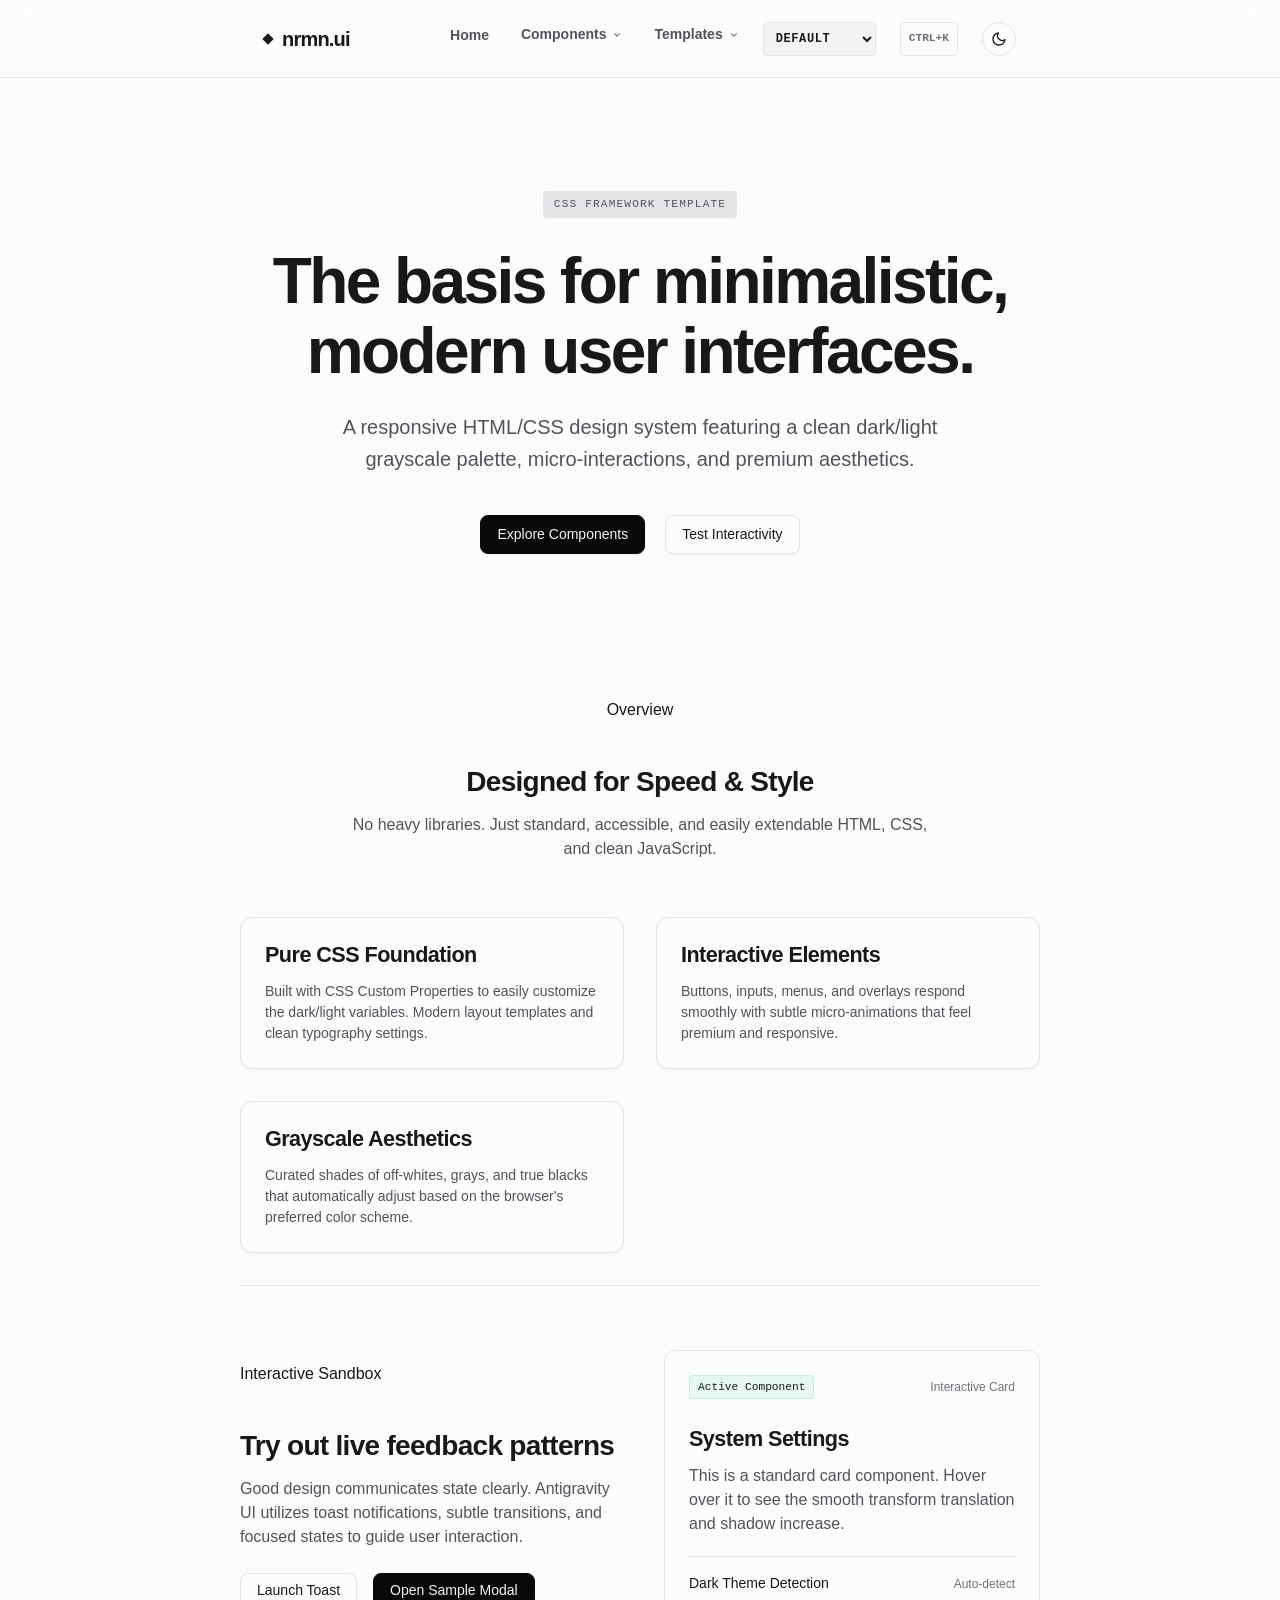
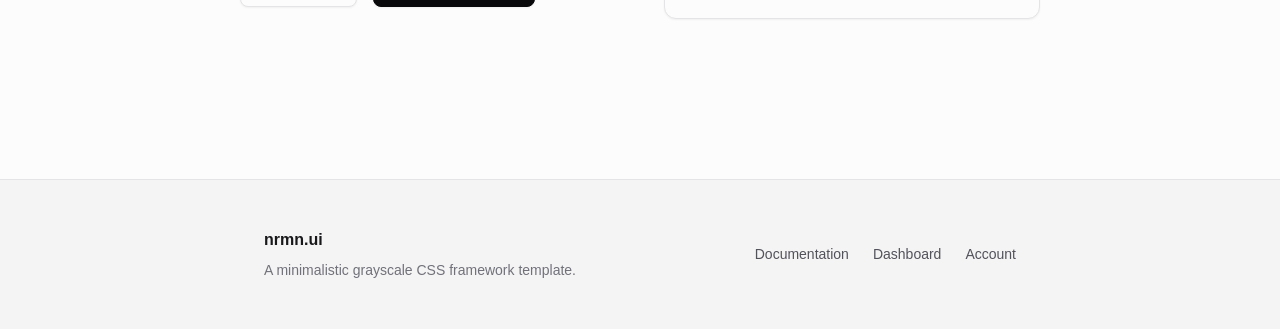
==== commit 4d944b45: "feat(breadcrumbs): add responsive breadcrumb styles and collapsible dropdown logic" ====
--- a/index.html
+++ b/index.html
@@ -52,6 +52,7 @@
                 <li><a href="docs.html#inputs">Inputs & Selects</a></li>
                 <li><a href="docs.html#cards">Cards</a></li>
                 <li><a href="docs.html#tabs">Tabs</a></li>
+                <li><a href="docs.html#breadcrumbs">Breadcrumbs</a></li>
                 <li><a href="docs.html#alerts">Alerts & Dialogs</a></li>
                 <li><a href="docs.html#tables">Tables</a></li>
                 <li><a href="docs.html#skeletons">Skeleton Loaders</a></li>
--- a/style.css
+++ b/style.css
@@ -1729,11 +1729,378 @@
   gap: 0.5rem;
 }
 
-
-
-
-
-
-
-
-
+/* ==========================================================================
+   Code Copy & Playground Custom Styles
+   ========================================================================== */
+
+/* Preformatted Code Blocks */
+.code-block-wrapper {
+  position: relative;
+  margin: 1rem 0;
+  width: 100%;
+}
+
+pre {
+  background-color: var(--bg-secondary);
+  border: 1px solid var(--border-color);
+  border-radius: var(--radius-md);
+  padding: 1.25rem;
+  overflow-x: auto;
+  font-family: var(--font-mono);
+  font-size: 0.85rem;
+  line-height: 1.5;
+  color: var(--text-primary);
+  margin: 0;
+}
+
+pre code {
+  font-family: inherit;
+  font-size: inherit;
+  color: inherit;
+  background: none;
+  padding: 0;
+  border: none;
+  border-radius: 0;
+}
+
+.copy-code-btn {
+  position: absolute;
+  top: 0.5rem;
+  right: 0.5rem;
+  background-color: var(--bg-primary);
+  border: 1px solid var(--border-color);
+  border-radius: var(--radius-sm);
+  color: var(--text-secondary);
+  font-size: 0.75rem;
+  font-family: var(--font-sans);
+  font-weight: 600;
+  padding: 0.25rem 0.5rem;
+  cursor: pointer;
+  opacity: 0.65;
+  transition: opacity var(--transition-fast), background-color var(--transition-fast), border-color var(--transition-fast), color var(--transition-fast), box-shadow var(--transition-fast);
+  display: flex;
+  align-items: center;
+  gap: 0.35rem;
+  box-shadow: var(--shadow-sm);
+}
+
+.code-block-wrapper:hover .copy-code-btn,
+.copy-code-btn:focus-visible {
+  opacity: 1;
+}
+
+.copy-code-btn:hover {
+  background-color: var(--bg-tertiary);
+  color: var(--text-primary);
+  border-color: var(--border-hover);
+}
+
+.copy-code-btn.copied {
+  border-color: rgba(16, 185, 129, 0.5) !important;
+  box-shadow: 0 0 0 2px rgba(16, 185, 129, 0.15) !important;
+  background-color: var(--bg-primary) !important;
+}
+
+.copy-code-btn:active {
+  transform: scale(0.96);
+}
+
+/* Component Playground */
+.playground-layout {
+  display: grid;
+  grid-template-columns: 1fr;
+  gap: 2rem;
+  margin-top: 1.5rem;
+}
+
+@media (min-width: 768px) {
+  .playground-layout {
+    grid-template-columns: 350px 1fr;
+  }
+}
+
+.playground-controls {
+  background-color: var(--bg-secondary);
+  border: 1px solid var(--border-color);
+  border-radius: var(--radius-md);
+  padding: 1.5rem;
+  display: flex;
+  flex-direction: column;
+  gap: 1.25rem;
+}
+
+.playground-preview-pane {
+  border: 1px solid var(--border-color);
+  border-radius: var(--radius-md);
+  background-color: var(--bg-primary);
+  padding: 2.5rem;
+  display: flex;
+  align-items: center;
+  justify-content: center;
+  min-height: 220px;
+  position: relative;
+  overflow: hidden;
+  box-shadow: inset 0 0 10px rgba(0, 0, 0, 0.02);
+}
+
+.playground-preview-element {
+  display: inline-flex;
+  align-items: center;
+  justify-content: center;
+  transition: box-shadow var(--transition-fast), transform var(--transition-fast);
+}
+
+.playground-code-output {
+  margin-top: 1.5rem;
+}
+
+/* Settings Page Spacing & Layout Fixes */
+.py-6 {
+  padding-top: 3.5rem;
+  padding-bottom: 3.5rem;
+}
+
+/* Vertical Settings Sidebar Tabs */
+.grid.tab-container .tab-btn {
+  width: 100% !important;
+  justify-content: flex-start !important;
+  background: transparent !important;
+  border: none !important;
+  box-shadow: none !important;
+  color: var(--text-secondary) !important;
+  padding: 0.65rem 1rem !important;
+  border-radius: var(--radius-sm) !important;
+  transition: background-color var(--transition-fast), color var(--transition-fast), transform var(--transition-fast) !important;
+  position: relative !important;
+  text-align: left !important;
+  display: flex !important;
+  align-items: center !important;
+  gap: 0.5rem !important;
+}
+
+.grid.tab-container .tab-btn::after {
+  display: none !important; /* Hide horizontal underline */
+}
+
+.grid.tab-container .tab-btn:hover {
+  color: var(--text-primary) !important;
+  background-color: var(--bg-tertiary) !important;
+}
+
+.grid.tab-container .tab-btn.active {
+  color: var(--text-primary) !important;
+  background-color: var(--bg-tertiary) !important;
+  font-weight: 600 !important;
+}
+
+.grid.tab-container .tab-btn.active::before {
+  content: '';
+  position: absolute;
+  left: 0;
+  top: 25%;
+  height: 50%;
+  width: 3px;
+  background-color: var(--text-primary);
+  border-radius: 2px;
+}
+
+/* ==========================================================================
+   Breadcrumbs Component
+   ========================================================================== */
+
+.breadcrumb {
+  display: flex;
+  align-items: center;
+  font-family: var(--font-sans);
+}
+
+.breadcrumb ol {
+  display: flex;
+  flex-wrap: wrap;
+  align-items: center;
+  list-style: none;
+  margin: 0;
+  padding: 0;
+  gap: 0.5rem;
+}
+
+.breadcrumb-item {
+  display: inline-flex;
+  align-items: center;
+  font-size: 0.875rem;
+  font-weight: 500;
+  color: var(--text-secondary);
+}
+
+.breadcrumb-item a {
+  display: inline-flex;
+  align-items: center;
+  gap: 0.375rem;
+  color: var(--text-secondary);
+  text-decoration: none;
+  border-bottom: 1px solid transparent;
+  transition: color var(--transition-fast), border-color var(--transition-fast);
+}
+
+.breadcrumb-item a:hover {
+  color: var(--text-primary);
+  border-bottom-color: var(--text-primary);
+}
+
+.breadcrumb-item.active {
+  color: var(--text-primary);
+  font-weight: 600;
+}
+
+.breadcrumb-item.active a {
+  color: var(--text-primary);
+  pointer-events: none;
+  border-bottom-color: transparent;
+}
+
+/* Breadcrumb Item Separator (Slash style default) */
+.breadcrumb ol > .breadcrumb-item + .breadcrumb-item::before {
+  content: "/";
+  display: inline-block;
+  margin-right: 0.5rem;
+  color: var(--text-tertiary);
+  user-select: none;
+  font-size: 0.8rem;
+  font-weight: 400;
+}
+
+/* Chevron separator style */
+.breadcrumb-chevron ol > .breadcrumb-item + .breadcrumb-item::before {
+  content: "";
+  display: inline-block;
+  width: 6px;
+  height: 6px;
+  border-right: 1.5px solid var(--text-tertiary);
+  border-bottom: 1.5px solid var(--text-tertiary);
+  transform: rotate(-45deg);
+  margin-right: 0.5rem;
+  vertical-align: middle;
+  position: relative;
+  top: -1px;
+}
+
+/* Dot separator style */
+.breadcrumb-dot ol > .breadcrumb-item + .breadcrumb-item::before {
+  content: "";
+  display: inline-block;
+  width: 4px;
+  height: 4px;
+  border-radius: 50%;
+  background-color: var(--text-tertiary);
+  margin-right: 0.5rem;
+  vertical-align: middle;
+  position: relative;
+  top: -1px;
+}
+
+/* Breadcrumbs with Background Pill */
+.breadcrumb-pill {
+  background-color: var(--bg-secondary);
+  border: 1px solid var(--border-color);
+  padding: 0.625rem 1.25rem;
+  border-radius: var(--radius-md);
+  box-shadow: var(--shadow-sm);
+  display: inline-flex;
+}
+
+/* Breadcrumbs with SVG Icons */
+.breadcrumb-item-icon {
+  width: 14px;
+  height: 14px;
+  color: currentColor;
+}
+
+/* Collapsible Dropdown Breadcrumb */
+.breadcrumb-dropdown {
+  position: relative;
+}
+
+.breadcrumb-dropdown-trigger {
+  background: var(--bg-tertiary);
+  border: 1px solid var(--border-color);
+  color: var(--text-secondary);
+  cursor: pointer;
+  padding: 0.15rem 0.45rem;
+  border-radius: var(--radius-sm);
+  font-size: 0.75rem;
+  line-height: 1;
+  font-weight: 700;
+  display: inline-flex;
+  align-items: center;
+  justify-content: center;
+  transition: background-color var(--transition-fast), color var(--transition-fast), border-color var(--transition-fast), transform var(--transition-fast);
+}
+
+.breadcrumb-dropdown-trigger:hover,
+.breadcrumb-dropdown-trigger:focus-visible {
+  background-color: var(--border-hover);
+  color: var(--text-primary);
+  border-color: var(--text-primary);
+}
+
+.breadcrumb-dropdown-trigger:active {
+  transform: scale(0.95);
+}
+
+.breadcrumb-dropdown-menu {
+  position: absolute;
+  top: calc(100% + 6px);
+  left: 50%;
+  transform: translateX(-50%) translateY(4px);
+  background-color: var(--bg-secondary);
+  border: 1px solid var(--border-color);
+  border-radius: var(--radius-sm);
+  box-shadow: var(--shadow-md);
+  list-style: none;
+  margin: 0;
+  padding: 0.35rem 0;
+  min-width: 130px;
+  z-index: 10;
+  opacity: 0;
+  visibility: hidden;
+  transition: opacity var(--transition-fast), transform var(--transition-fast), visibility var(--transition-fast);
+}
+
+.breadcrumb-dropdown-menu::before {
+  content: '';
+  position: absolute;
+  top: -5px;
+  left: 50%;
+  transform: translateX(-50%) rotate(45deg);
+  width: 8px;
+  height: 8px;
+  background-color: var(--bg-secondary);
+  border-left: 1px solid var(--border-color);
+  border-top: 1px solid var(--border-color);
+}
+
+.breadcrumb-dropdown.open .breadcrumb-dropdown-menu {
+  opacity: 1;
+  visibility: visible;
+  transform: translateX(-50%) translateY(0);
+}
+
+.breadcrumb-dropdown-menu li {
+  width: 100%;
+}
+
+.breadcrumb-dropdown-menu li a {
+  display: block;
+  padding: 0.45rem 1rem;
+  font-size: 0.8125rem;
+  color: var(--text-secondary);
+  text-decoration: none;
+  border-bottom: none !important;
+  transition: background-color var(--transition-fast), color var(--transition-fast);
+  white-space: nowrap;
+}
+
+.breadcrumb-dropdown-menu li a:hover {
+  background-color: var(--bg-tertiary);
+  color: var(--text-primary);
+}
